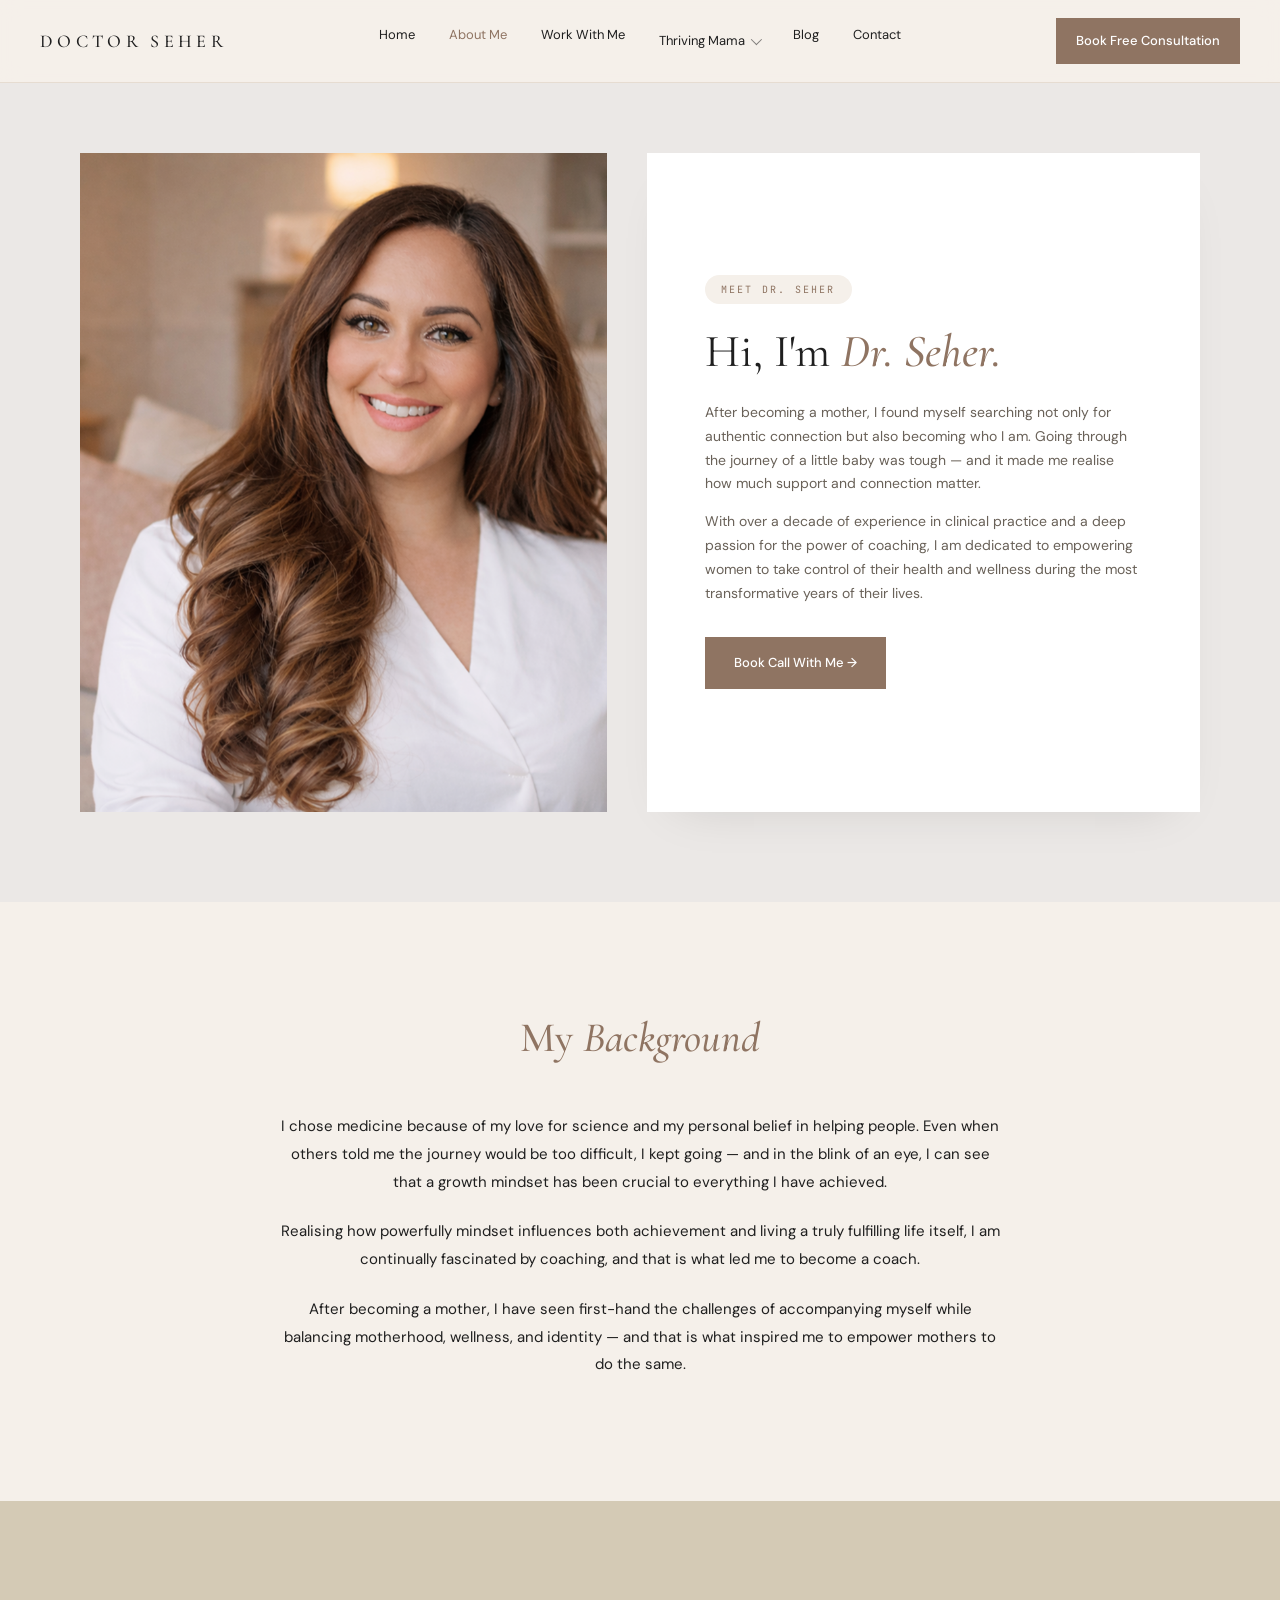
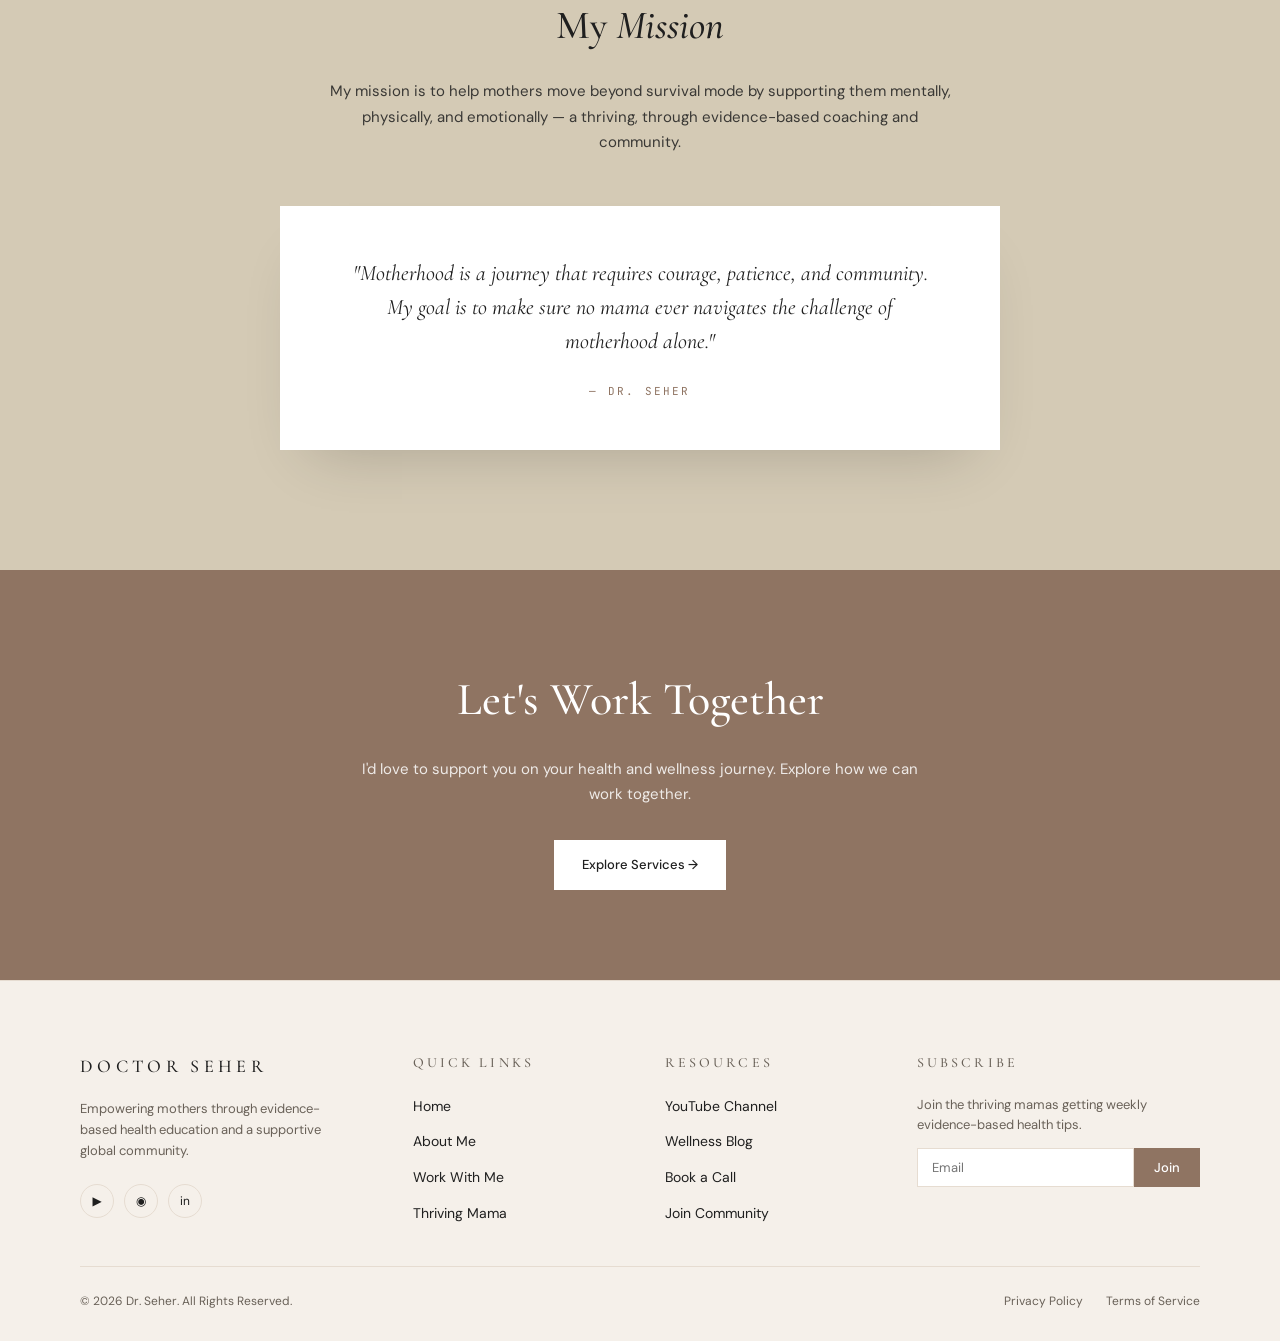
==== pages/about.html @ 625893ae "Replace with Claude design system and add all pages - Replaces Figma-built index.html with the Claud" ====
<!doctype html>
<html lang="en">
<head>
<meta charset="utf-8" />
<meta name="viewport" content="width=device-width,initial-scale=1" />
<title>About Me — Dr. Seher</title>
<link rel="preconnect" href="https://fonts.googleapis.com">
<link rel="preconnect" href="https://fonts.gstatic.com" crossorigin>
<link href="https://fonts.googleapis.com/css2?family=Cormorant+Garamond:ital,wght@0,400;0,500;0,600;1,400;1,500;1,600&family=DM+Sans:opsz,wght@9..40,300;9..40,400;9..40,500;9..40,600&family=JetBrains+Mono:wght@400;500&display=swap" rel="stylesheet">
<link rel="stylesheet" href="../assets/site.css">
<style>
  /* About hero — portrait left, white card right on porcelain band */
  .about-hero-band { background: var(--porcelain); padding: 70px 0 90px; }
  .about-hero { display: grid; grid-template-columns: 1fr 1.05fr; gap: 40px; align-items: stretch; }
  @media (max-width: 900px) { .about-hero { grid-template-columns: 1fr; gap: 24px; } }
  .about-hero .portrait-img { aspect-ratio: 4/5; }
  .about-hero .portrait-img img { object-position: 58% 28%; }
  .about-card { background: #fff; padding: 60px 58px; display: flex; flex-direction: column; justify-content: center; box-shadow: 0 20px 50px -30px rgba(0,0,0,0.15); }
  @media (max-width: 900px) { .about-card { padding: 40px 32px; } }
  .about-card .eyebrow-pill { align-self: flex-start; background: var(--bg); color: var(--cocoa); padding: 6px 16px; border-radius: 999px; font-family: 'JetBrains Mono', monospace; font-size: 10px; letter-spacing: 0.22em; text-transform: uppercase; margin-bottom: 22px; }
  .about-card h1 { font-family: 'Cormorant Garamond', serif; font-size: clamp(34px, 4vw, 46px); font-weight: 400; line-height: 1.1; margin-bottom: 24px; }
  .about-card h1 em { font-style: italic; color: var(--cocoa); font-weight: 500; }
  .about-card p { color: var(--muted); font-size: 14px; margin-bottom: 14px; max-width: 52ch; }
  .about-card .btn { align-self: flex-start; margin-top: 18px; }

  /* Background section — centered prose */
  .bg-section { padding: 100px 0; }
  .bg-section h2 { text-align: center; font-family: 'Cormorant Garamond', serif; font-size: clamp(30px, 3.8vw, 42px); font-weight: 500; color: var(--cocoa); margin-bottom: 40px; }
  .bg-section h2 em { font-style: italic; }
  .bg-prose { max-width: 72ch; margin: 0 auto; text-align: center; }
  .bg-prose p { color: var(--ink); font-size: 15px; line-height: 1.85; margin-bottom: 22px; }

  /* Mission — warmsand band with floating white quote card */
  .mission-band { background: var(--warmsand); padding: 90px 0 120px; position: relative; }
  .mission-band h2 { text-align: center; font-family: 'Cormorant Garamond', serif; font-size: clamp(30px, 3.8vw, 40px); font-weight: 500; color: var(--ink); margin-bottom: 20px; }
  .mission-band > .wrap > p.lead-mission { text-align: center; max-width: 64ch; margin: 0 auto 50px; color: var(--ink); opacity: 0.85; font-size: 15px; }
  .mission-quote { background: #fff; max-width: 720px; margin: 0 auto; padding: 50px 60px; box-shadow: 0 30px 60px -30px rgba(0,0,0,0.2); text-align: center; }
  @media (max-width: 700px) { .mission-quote { padding: 36px 28px; } }
  .mission-quote .q { font-family: 'Cormorant Garamond', serif; font-style: italic; font-size: clamp(18px, 2vw, 22px); line-height: 1.55; color: var(--ink); margin-bottom: 24px; }
  .mission-quote .author { font-family: 'JetBrains Mono', monospace; font-size: 11px; letter-spacing: 0.2em; text-transform: uppercase; color: var(--cocoa); }

  /* Work together cocoa band */
  .work-band { background: var(--cocoa); color: #fff; padding: 90px 40px; text-align: center; }
  .work-band h2 { font-family: 'Cormorant Garamond', serif; font-size: clamp(32px, 4vw, 46px); font-weight: 500; margin-bottom: 18px; }
  .work-band p { color: rgba(255,255,255,0.85); max-width: 56ch; margin: 0 auto 32px; font-size: 15px; }
  .work-band .btn-white { background: #fff; color: var(--ink); border: none; }
  .work-band .btn-white:hover { background: var(--dustyrose); color: var(--ink); }
</style>
</head>
<body>
<div id="site-nav"></div>

<div class="about-hero-band">
  <div class="wrap">
    <div class="about-hero">
      <div class="portrait-img"><img src="../assets/dr-seher.jpg" alt="Dr. Seher"></div>
      <div class="about-card">
        <span class="eyebrow-pill">MEET DR. SEHER</span>
        <h1>Hi, I'm <em>Dr. Seher.</em></h1>
        <p>After becoming a mother, I found myself searching not only for authentic connection but also becoming who I am. Going through the journey of a little baby was tough — and it made me realise how much support and connection matter.</p>
        <p>With over a decade of experience in clinical practice and a deep passion for the power of coaching, I am dedicated to empowering women to take control of their health and wellness during the most transformative years of their lives.</p>
        <a href="../pages/work-with-me.html" class="btn btn-cocoa">Book Call With Me →</a>
      </div>
    </div>
  </div>
</div>

<section class="bg-section">
  <div class="wrap">
    <h2>My <em>Background</em></h2>
    <div class="bg-prose">
      <p>I chose medicine because of my love for science and my personal belief in helping people. Even when others told me the journey would be too difficult, I kept going — and in the blink of an eye, I can see that a growth mindset has been crucial to everything I have achieved.</p>
      <p>Realising how powerfully mindset influences both achievement and living a truly fulfilling life itself, I am continually fascinated by coaching, and that is what led me to become a coach.</p>
      <p>After becoming a mother, I have seen first-hand the challenges of accompanying myself while balancing motherhood, wellness, and identity — and that is what inspired me to empower mothers to do the same.</p>
    </div>
  </div>
</section>

<section class="mission-band">
  <div class="wrap">
    <h2>My <em>Mission</em></h2>
    <p class="lead-mission">My mission is to help mothers move beyond survival mode by supporting them mentally, physically, and emotionally — a thriving, through evidence-based coaching and community.</p>
    <div class="mission-quote">
      <div class="q">"Motherhood is a journey that requires courage, patience, and community. My goal is to make sure no mama ever navigates the challenge of motherhood alone."</div>
      <div class="author">— Dr. Seher</div>
    </div>
  </div>
</section>

<section class="work-band">
  <h2>Let's Work Together</h2>
  <p>I'd love to support you on your health and wellness journey. Explore how we can work together.</p>
  <a href="../pages/work-with-me.html" class="btn btn-white">Explore Services →</a>
</section>

<div id="site-footer"></div>
<script src="../assets/site.js"></script>
</body>
</html>
---- assets/site.css ----
/* Dr. Seher — shared stylesheet */
:root {
  --ink: #1F1F1F;
  --porcelain: #EBE8E6;
  --mushroom: #A8A49B;
  --warmsand: #D4CAB5;
  --dustyrose: #CDB1A5;
  --cocoa: #8F7462;
  --stone: #696158;
  --blush: #CBBBC4;
  --sage: #B3C6A2;
  --muted: #696158;
  --card: #FFFFFF;
  --rule: #E6DCD1;
  --bg: #F5F0EA;
  --bg-soft: #EFEAE3;
}
* { box-sizing: border-box; margin: 0; padding: 0; }
html, body { background: var(--bg); color: var(--ink); font-family: 'DM Sans', system-ui, sans-serif; font-weight: 400; -webkit-font-smoothing: antialiased; }
body { font-size: 15px; line-height: 1.7; }
a { color: inherit; text-decoration: none; }
img { max-width: 100%; display: block; }
button { font-family: inherit; cursor: pointer; border: none; background: none; color: inherit; }

.wrap { max-width: 1200px; margin: 0 auto; padding: 0 40px; }
.wrap-narrow { max-width: 960px; margin: 0 auto; padding: 0 40px; }
@media (max-width: 760px) { .wrap, .wrap-narrow { padding: 0 24px; } }

/* ===== NAV ===== */
nav.top {
  position: sticky; top: 0; z-index: 50;
  background: rgba(245,240,234,0.94);
  backdrop-filter: blur(10px);
  border-bottom: 1px solid var(--rule);
}
nav.top .inner {
  display: grid;
  grid-template-columns: 1fr auto 1fr;
  align-items: center;
  padding: 18px 40px;
  gap: 40px;
  max-width: 1440px; margin: 0 auto;
}
nav.top .mark {
  font-family: 'Cormorant Garamond', serif;
  font-size: 18px; letter-spacing: 0.24em; font-weight: 500;
  color: var(--ink);
}
nav.top > .inner > ul {
  list-style: none; display: flex; gap: 34px; justify-content: center;
  font-size: 13px; font-weight: 400; color: var(--ink);
}
nav.top ul a { padding: 6px 0; transition: color 0.2s; }
nav.top ul a:hover, nav.top ul a.active { color: var(--cocoa); }
nav.top .cta {
  justify-self: end;
  background: var(--cocoa); color: #fff;
  padding: 12px 20px; font-size: 13px; font-weight: 500;
  transition: background 0.2s;
}
nav.top .cta:hover { background: var(--ink); }
nav.top .dropdown { position: relative; }
nav.top .dropdown > a {
  display: inline-flex; align-items: center; gap: 6px;
}
nav.top .dropdown > a::after {
  content: "";
  width: 7px; height: 7px;
  border-right: 1.5px solid currentColor;
  border-bottom: 1.5px solid currentColor;
  transform: rotate(45deg) translateY(-2px);
  opacity: 0.55;
  transition: transform 0.22s ease, opacity 0.2s;
}
nav.top .dropdown:hover > a::after,
nav.top .dropdown:focus-within > a::after {
  transform: rotate(225deg) translateY(-2px);
  opacity: 1;
}
nav.top .dropdown-menu {
  position: absolute; top: calc(100% + 10px); left: 50%;
  transform: translateX(-50%) translateY(-6px);
  background: #fff; border: 1px solid var(--rule);
  min-width: 240px; padding: 10px 0;
  display: flex; flex-direction: column;
  opacity: 0; visibility: hidden; pointer-events: none;
  transition: opacity 0.2s ease, transform 0.22s ease, visibility 0.2s;
  box-shadow: 0 18px 40px -18px rgba(31,26,31,0.22);
  list-style: none;
}
/* invisible bridge so the cursor can travel from trigger to menu without closing */
nav.top .dropdown::after {
  content: ""; position: absolute; left: 0; right: 0;
  top: 100%; height: 14px;
}
nav.top .dropdown:hover .dropdown-menu,
nav.top .dropdown:focus-within .dropdown-menu {
  opacity: 1; visibility: visible; pointer-events: auto;
  transform: translateX(-50%) translateY(0);
}
nav.top .dropdown-menu li { list-style: none; width: 100%; }
nav.top .dropdown-menu a {
  display: block; width: 100%;
  padding: 11px 22px; font-size: 13px; line-height: 1.3;
  color: var(--ink); white-space: nowrap;
  transition: background 0.15s, color 0.15s, padding-left 0.18s;
}
nav.top .dropdown-menu a:hover,
nav.top .dropdown-menu a:focus-visible {
  background: var(--bg); color: var(--cocoa);
  padding-left: 28px;
}
@media (max-width: 1040px) {
  nav.top .inner { grid-template-columns: 1fr auto; padding: 14px 24px; }
  nav.top > .inner > ul { display: none; }
}

/* ===== BUTTONS ===== */
.btn {
  display: inline-flex; align-items: center; gap: 10px;
  padding: 14px 28px; font-size: 13px; font-weight: 500;
  transition: all 0.2s; cursor: pointer; border: 1px solid transparent;
}
.btn-cocoa { background: var(--cocoa); color: #fff; }
.btn-cocoa:hover { background: var(--ink); }
.btn-rose { background: var(--dustyrose); color: var(--ink); }
.btn-rose:hover { background: var(--cocoa); color: #fff; }
.btn-ink { background: var(--ink); color: #fff; }
.btn-ink:hover { background: var(--cocoa); }
.btn-ghost { background: transparent; color: var(--ink); border-color: var(--ink); }
.btn-ghost:hover { background: var(--ink); color: #fff; }
.btn-white { background: #fff; color: var(--ink); border: 1px solid var(--rule); }
.btn-white:hover { border-color: var(--cocoa); color: var(--cocoa); }
.btn-sage { background: var(--sage); color: var(--ink); }
.btn-sage:hover { background: var(--ink); color: #fff; }
.btn-red { background: #C23A2E; color: #fff; }
.btn-red:hover { background: var(--ink); }

/* ===== BADGES ===== */
.badge {
  display: inline-flex; align-items: center; gap: 8px;
  padding: 8px 18px; border-radius: 999px;
  background: var(--porcelain); color: var(--cocoa);
  font-size: 11px; letter-spacing: 0.18em; text-transform: uppercase; font-weight: 500;
}

/* ===== HEADINGS ===== */
.eyebrow {
  font-family: 'JetBrains Mono', monospace;
  font-size: 11px; letter-spacing: 0.22em; text-transform: uppercase;
  color: var(--cocoa); font-weight: 500;
}
.h-display {
  font-family: 'Cormorant Garamond', serif; font-weight: 400;
  font-size: clamp(40px, 6vw, 68px); line-height: 1.05; letter-spacing: -0.005em;
}
.h-display em { font-style: italic; font-weight: 500; color: var(--cocoa); }
.h-section {
  font-family: 'Cormorant Garamond', serif; font-weight: 500;
  font-size: clamp(32px, 4vw, 48px); line-height: 1.1; letter-spacing: -0.005em;
}
.h-section em { font-style: italic; color: var(--cocoa); }
.lead { color: var(--muted); font-size: 16px; line-height: 1.7; max-width: 58ch; }

/* ===== SECTIONS ===== */
.section { padding: 100px 0; }
.section.soft { background: var(--bg-soft); }
.section.porcelain { background: var(--porcelain); }

/* ===== PORTRAITS ===== */
.portrait {
  background: repeating-linear-gradient(135deg, var(--warmsand) 0 14px, var(--dustyrose) 14px 28px);
  position: relative; overflow: hidden;
}
.portrait[data-label]::after {
  content: attr(data-label);
  position: absolute; bottom: 16px; left: 16px;
  font-family: 'JetBrains Mono', monospace; font-size: 10px; letter-spacing: 0.1em;
  color: rgba(31,31,31,0.6); text-transform: uppercase;
  background: rgba(255,255,255,0.85); padding: 6px 10px;
}
.portrait.sage-stripe { background: repeating-linear-gradient(135deg, var(--sage) 0 14px, #9db58c 14px 28px); }
.portrait.blush-stripe { background: repeating-linear-gradient(135deg, var(--blush) 0 14px, var(--dustyrose) 14px 28px); }
.portrait-img { overflow: hidden; position: relative; background: var(--porcelain); }
.portrait-img img { width: 100%; height: 100%; object-fit: cover; object-position: center 20%; display: block; }

/* ===== FOOTER ===== */
footer.site { background: var(--bg); border-top: 1px solid var(--rule); padding: 70px 0 30px; }
footer.site .cols {
  display: grid; grid-template-columns: 1.4fr 1fr 1fr 1.4fr; gap: 50px; padding-bottom: 40px;
}
@media (max-width: 900px) { footer.site .cols { grid-template-columns: 1fr 1fr; gap: 40px; } }
footer.site .brand {
  font-family: 'Cormorant Garamond', serif;
  font-size: 18px; letter-spacing: 0.24em; font-weight: 500; margin-bottom: 18px;
}
footer.site .tag { color: var(--muted); font-size: 13px; max-width: 28ch; line-height: 1.6; }
footer.site .socials { display: flex; gap: 10px; margin-top: 22px; }
footer.site .socials a {
  width: 34px; height: 34px; border-radius: 50%;
  display: grid; place-items: center; background: transparent;
  border: 1px solid var(--rule); font-size: 12px;
  color: var(--ink); transition: all 0.2s;
}
footer.site .socials a:hover { background: var(--cocoa); color: #fff; border-color: var(--cocoa); }
footer.site h4 {
  font-family: 'Cormorant Garamond', serif;
  font-size: 14px; font-weight: 500; letter-spacing: 0.22em; text-transform: uppercase;
  color: var(--muted); margin-bottom: 20px;
}
footer.site ul { list-style: none; display: grid; gap: 12px; font-size: 14px; }
footer.site ul a:hover { color: var(--cocoa); }
footer.site .sub-form { display: flex; gap: 0; margin-top: 12px; }
footer.site .sub-form input {
  flex: 1; border: 1px solid var(--rule); background: #fff;
  padding: 10px 14px; font-family: inherit; font-size: 13px; color: var(--ink); outline: none;
}
footer.site .sub-form input:focus { border-color: var(--cocoa); }
footer.site .sub-form button {
  background: var(--cocoa); color: #fff;
  padding: 10px 20px; font-size: 13px; font-weight: 500;
}
footer.site .sub-form button:hover { background: var(--ink); }
footer.site .bar {
  display: flex; justify-content: space-between; padding-top: 24px;
  border-top: 1px solid var(--rule); font-size: 12px; color: var(--muted);
}
@media (max-width: 600px) { footer.site .bar { flex-direction: column; gap: 10px; } }
footer.site .bar a { margin-left: 20px; }
footer.site .bar a:hover { color: var(--cocoa); }

/* ===== FORMS ===== */
form .field { display: grid; gap: 6px; margin-bottom: 20px; }
form label {
  font-family: 'JetBrains Mono', monospace;
  font-size: 11px; letter-spacing: 0.18em; text-transform: uppercase;
  color: var(--muted); font-weight: 500;
}
form input, form select, form textarea {
  width: 100%; padding: 12px 14px; background: #fff;
  border: 1px solid var(--rule);
  font-family: 'DM Sans', sans-serif; font-size: 14px; color: var(--ink);
  outline: none; transition: border-color 0.2s;
}
form input:focus, form select:focus, form textarea:focus { border-color: var(--cocoa); }
form textarea { min-height: 120px; resize: vertical; font-family: inherit; }

/* ===== ICON CHIP ===== */
.ichip {
  width: 44px; height: 44px; border-radius: 50%;
  display: grid; place-items: center;
  background: var(--porcelain); color: var(--cocoa); font-size: 18px;
}

/* ===== CHECKLIST ===== */
.checks { list-style: none; display: grid; gap: 12px; }
.checks li { position: relative; padding-left: 28px; font-size: 14px; line-height: 1.5; }
.checks li::before {
  content: "✓"; position: absolute; left: 0; top: 0;
  color: var(--cocoa); font-weight: 700;
}

/* ===== CTA BANNER ===== */
.cta-banner {
  background: var(--cocoa); color: #fff;
  padding: 80px 40px; text-align: center;
}
.cta-banner h2 {
  font-family: 'Cormorant Garamond', serif;
  font-size: clamp(30px, 4vw, 44px); font-weight: 500; line-height: 1.1;
}
.cta-banner p { color: rgba(255,255,255,0.85); margin: 16px auto 32px; max-width: 50ch; }

.center { text-align: center; }
.muted { color: var(--muted); }
.mt-s { margin-top: 12px; } .mt-m { margin-top: 24px; } .mt-l { margin-top: 40px; } .mt-xl { margin-top: 64px; }
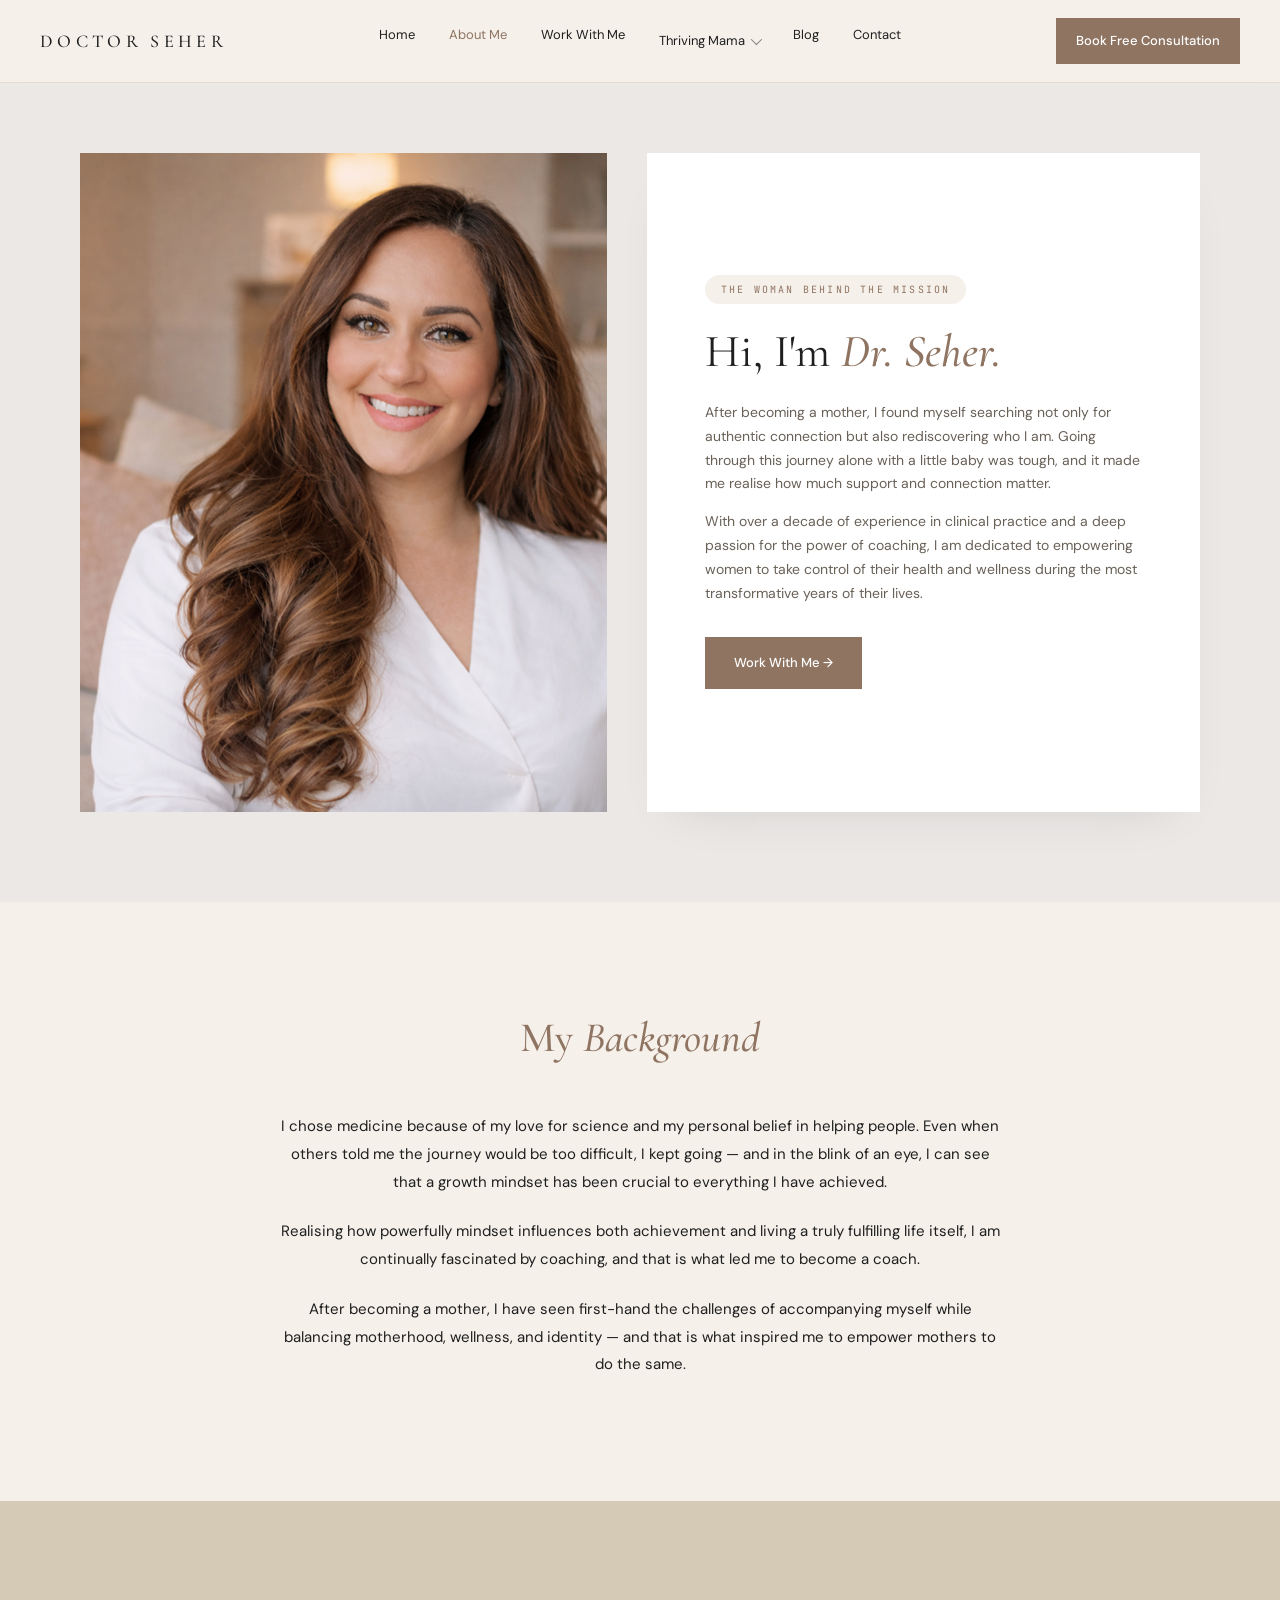
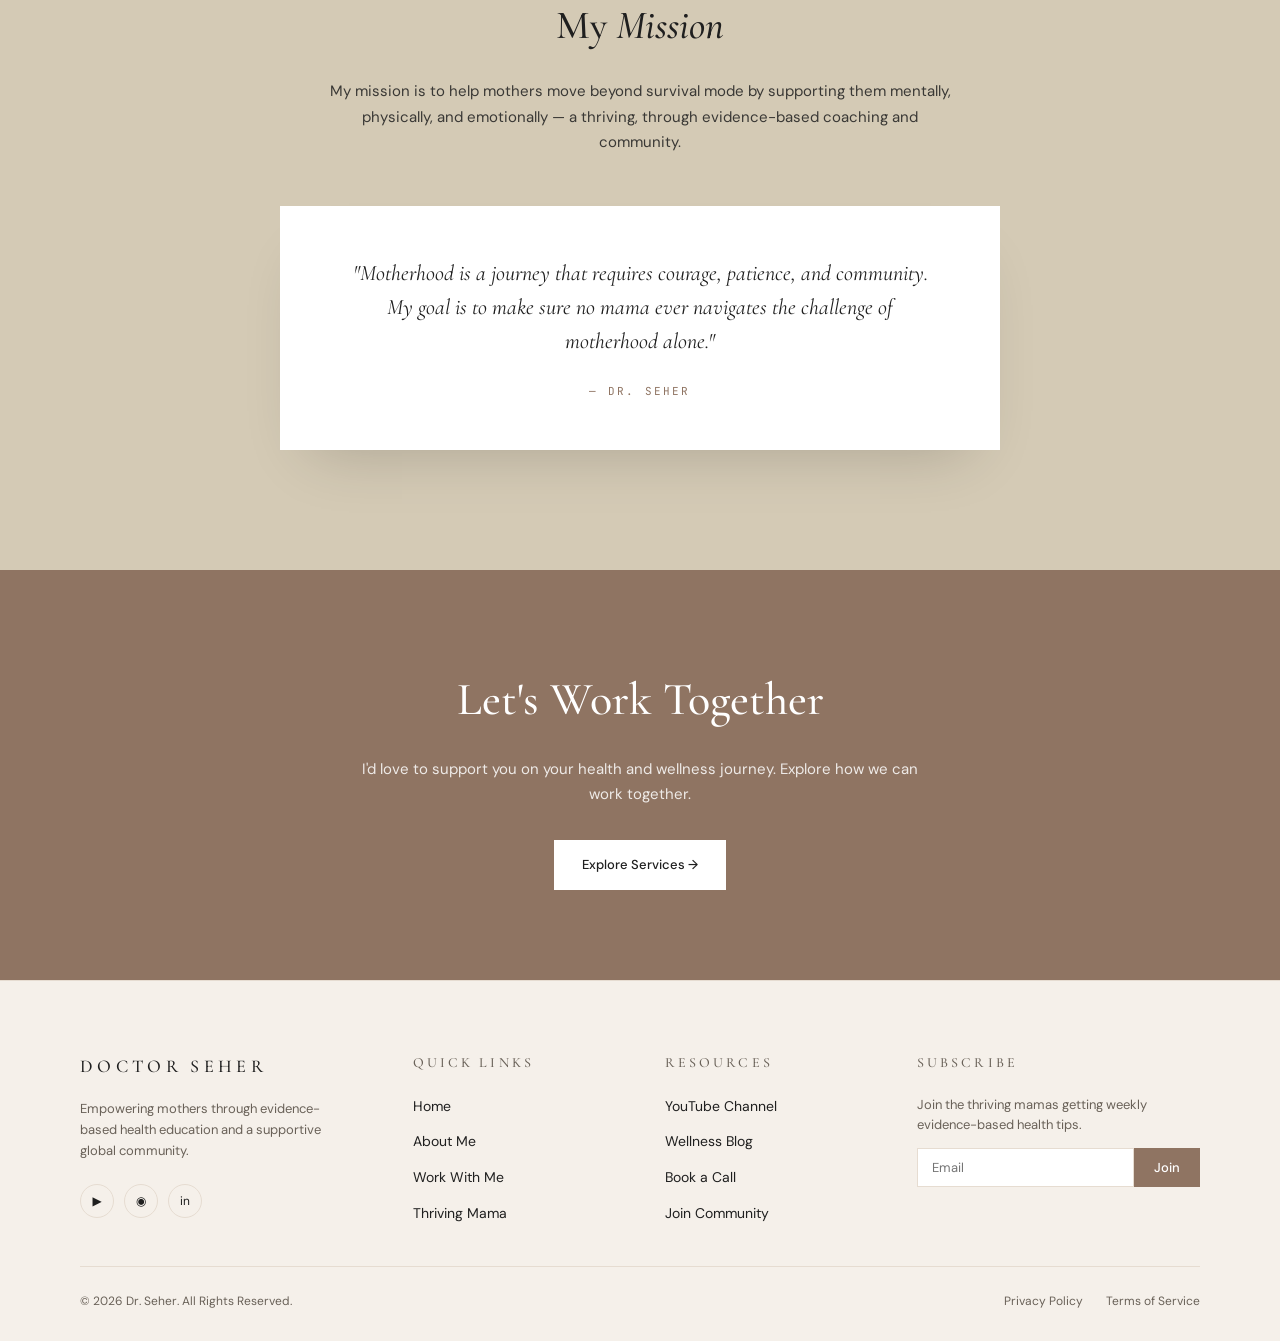
==== commit c986e77c: "Fix about page badge text, hero copy, and CTA link Co-Authored-By: Claude Sonnet 4.6 <noreply@anthro" ====
--- a/pages/about.html
+++ b/pages/about.html
@@ -55,11 +55,11 @@
     <div class="about-hero">
       <div class="portrait-img"><img src="../assets/dr-seher.jpg" alt="Dr. Seher"></div>
       <div class="about-card">
-        <span class="eyebrow-pill">MEET DR. SEHER</span>
+        <span class="eyebrow-pill">THE WOMAN BEHIND THE MISSION</span>
         <h1>Hi, I'm <em>Dr. Seher.</em></h1>
-        <p>After becoming a mother, I found myself searching not only for authentic connection but also becoming who I am. Going through the journey of a little baby was tough — and it made me realise how much support and connection matter.</p>
+        <p>After becoming a mother, I found myself searching not only for authentic connection but also rediscovering who I am. Going through this journey alone with a little baby was tough, and it made me realise how much support and connection matter.</p>
         <p>With over a decade of experience in clinical practice and a deep passion for the power of coaching, I am dedicated to empowering women to take control of their health and wellness during the most transformative years of their lives.</p>
-        <a href="../pages/work-with-me.html" class="btn btn-cocoa">Book Call With Me →</a>
+        <a href="work-with-me.html" class="btn btn-cocoa">Work With Me →</a>
       </div>
     </div>
   </div>
